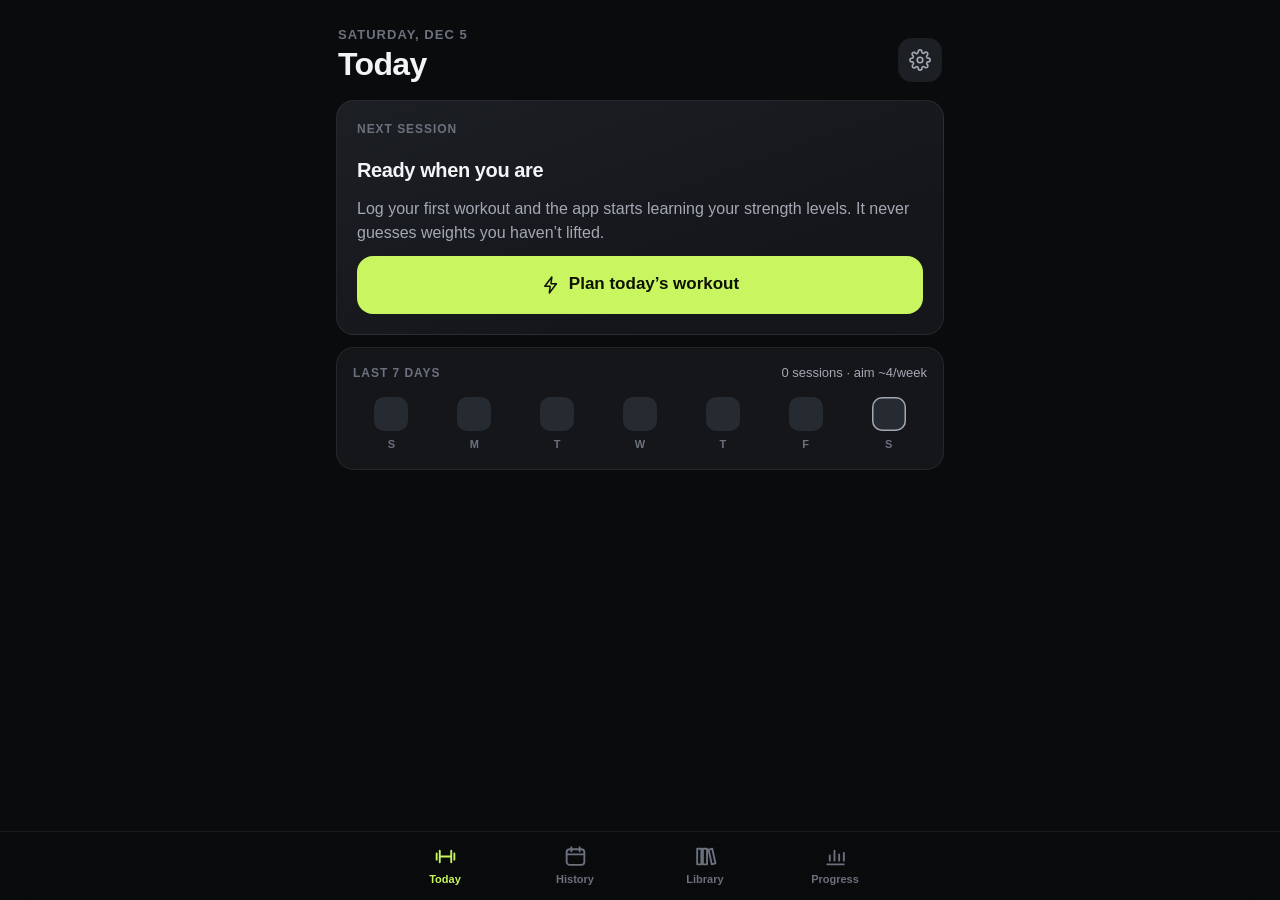
==== index.html @ af2b3d50 "Phase 1: foundation — storage, backup, sync, navigation, PWA Co-Authored-By: Claude Opus 5.5 <norepl" ====
<!doctype html>
<html lang="en" data-theme="dark">
<head>
  <meta charset="utf-8">
  <meta name="viewport" content="width=device-width, initial-scale=1, viewport-fit=cover">
  <title>Forge</title>
  <meta name="description" content="Private training log and workout planner.">
  <meta name="theme-color" content="#0a0b0d">
  <meta name="apple-mobile-web-app-capable" content="yes">
  <meta name="mobile-web-app-capable" content="yes">
  <meta name="apple-mobile-web-app-title" content="Forge">
  <meta name="apple-mobile-web-app-status-bar-style" content="black-translucent">
  <meta name="format-detection" content="telephone=no">
  <link rel="manifest" href="manifest.webmanifest">
  <link rel="icon" href="icons/icon-192.png" type="image/png">
  <link rel="apple-touch-icon" href="icons/apple-touch-icon.png">
  <link rel="stylesheet" href="css/styles.css">
</head>
<body>
  <main id="app"></main>
  <div class="tabbar" id="tabbar"></div>
  <div id="sheets"></div>
  <div id="toast-root" aria-live="polite"></div>
  <noscript><p style="padding:24px">Forge needs JavaScript to run.</p></noscript>
  <script type="module" src="js/app.js"></script>
</body>
</html>
---- css/styles.css ----
/* Forge — design tokens, then components. Dark by default; light via data-theme. */
:root {
  --bg: #0a0b0d;
  --surface: #14161a;
  --surface-2: #1c1f24;
  --surface-3: #262a31;
  --line: rgba(255, 255, 255, 0.07);
  --line-strong: rgba(255, 255, 255, 0.14);
  --text: #f3f4f6;
  --text-2: #a3a8b3;
  --text-3: #6b717d;
  --accent: #c8f560;        /* volt: primary actions, trained days */
  --accent-ink: #0d1203;
  --accent-soft: rgba(200, 245, 96, 0.13);
  --warn: #f5b84a;
  --warn-soft: rgba(245, 184, 74, 0.13);
  --danger: #ff6b6b;
  --danger-soft: rgba(255, 107, 107, 0.13);
  --info: #7cc4ff;
  --radius: 18px;
  --radius-sm: 12px;
  --tabbar-h: 64px;
  --safe-b: env(safe-area-inset-bottom, 0px);
  --safe-t: env(safe-area-inset-top, 0px);
  --font: -apple-system, BlinkMacSystemFont, "SF Pro Text", "Inter", "Segoe UI", Roboto, sans-serif;
  --font-display: -apple-system, BlinkMacSystemFont, "SF Pro Display", "Inter", "Segoe UI", Roboto, sans-serif;
  color-scheme: dark;
}
:root[data-theme="light"] {
  --bg: #f4f5f7;
  --surface: #ffffff;
  --surface-2: #eef0f3;
  --surface-3: #e2e5ea;
  --line: rgba(10, 12, 16, 0.07);
  --line-strong: rgba(10, 12, 16, 0.14);
  --text: #0e1014;
  --text-2: #565c67;
  --text-3: #8a909b;
  --accent: #3f7d00;
  --accent-ink: #ffffff;
  --accent-soft: rgba(63, 125, 0, 0.11);
  --warn: #b26b00;
  --warn-soft: rgba(178, 107, 0, 0.1);
  --danger: #d23b3b;
  --danger-soft: rgba(210, 59, 59, 0.1);
  --info: #1f6fbf;
  color-scheme: light;
}

* { box-sizing: border-box; -webkit-tap-highlight-color: transparent; }
html { -webkit-text-size-adjust: 100%; }
body {
  margin: 0;
  background: var(--bg);
  color: var(--text);
  font: 16px/1.45 var(--font);
  font-feature-settings: "tnum" 1;
  -webkit-font-smoothing: antialiased;
  overscroll-behavior-y: none;
  min-height: 100dvh;
}
button, input, select, textarea { font: inherit; color: inherit; }
button { cursor: pointer; }
a { color: var(--accent); }
h1, h2, h3 { font-family: var(--font-display); margin: 0; letter-spacing: -0.02em; }
:focus-visible { outline: 2px solid var(--accent); outline-offset: 2px; }

/* ---------- Layout ---------- */
#app {
  max-width: 640px;
  margin: 0 auto;
  padding: calc(var(--safe-t) + 12px) 16px calc(var(--tabbar-h) + var(--safe-b) + 28px);
}
.screen-head {
  display: flex; align-items: flex-end; justify-content: space-between; gap: 12px;
  padding: 14px 2px 18px;
}
.screen-head .eyebrow { font-size: 13px; font-weight: 600; color: var(--text-3); text-transform: uppercase; letter-spacing: 0.08em; }
.screen-head h1 { font-size: 32px; font-weight: 750; line-height: 1.1; margin-top: 2px; }
.stack { display: grid; gap: 12px; }
.row { display: flex; align-items: center; gap: 10px; }
.spread { display: flex; align-items: center; justify-content: space-between; gap: 12px; }
.muted { color: var(--text-2); }
.faint { color: var(--text-3); }
.small { font-size: 13px; }
.section-label {
  font-size: 13px; font-weight: 650; color: var(--text-3); text-transform: uppercase; letter-spacing: 0.08em;
  margin: 22px 4px 8px;
}

/* ---------- Cards ---------- */
.card {
  background: var(--surface);
  border: 1px solid var(--line);
  border-radius: var(--radius);
  padding: 16px;
}
.card.hero { padding: 20px; background: linear-gradient(160deg, var(--surface-2), var(--surface) 70%); }
.card h2 { font-size: 20px; font-weight: 700; }
.card h3 { font-size: 16px; font-weight: 650; }
.card .kicker { font-size: 12px; font-weight: 650; color: var(--text-3); text-transform: uppercase; letter-spacing: 0.08em; margin-bottom: 6px; }
.stat-grid { display: grid; grid-template-columns: repeat(3, 1fr); gap: 10px; }
.stat { background: var(--surface); border: 1px solid var(--line); border-radius: var(--radius-sm); padding: 12px; }
.stat .v { font-family: var(--font-display); font-size: 24px; font-weight: 720; letter-spacing: -0.02em; }
.stat .l { font-size: 12px; color: var(--text-3); margin-top: 2px; }
.empty { text-align: center; padding: 28px 16px; color: var(--text-2); }
.empty .icon { width: 44px; height: 44px; margin: 0 auto 12px; color: var(--text-3); }
.empty h3 { color: var(--text); margin-bottom: 4px; }
.pill {
  display: inline-flex; align-items: center; gap: 6px; padding: 4px 10px; border-radius: 999px;
  font-size: 12px; font-weight: 650; background: var(--surface-3); color: var(--text-2); white-space: nowrap; flex: none;
}
.pill svg { width: 14px; height: 14px; flex: none; }
.pill.accent { background: var(--accent-soft); color: var(--accent); }
.pill.warn { background: var(--warn-soft); color: var(--warn); }

/* ---------- Buttons ---------- */
.btn {
  display: inline-flex; align-items: center; justify-content: center; gap: 8px;
  min-height: 50px; padding: 0 20px; border-radius: 14px; border: 0;
  background: var(--surface-3); color: var(--text); font-weight: 650; font-size: 16px;
  transition: transform 0.08s ease, opacity 0.15s ease;
}
.btn:active { transform: scale(0.98); }
.btn:disabled { opacity: 0.45; }
.btn.primary { background: var(--accent); color: var(--accent-ink); }
.btn.danger { background: var(--danger-soft); color: var(--danger); }
.btn.ghost { background: transparent; color: var(--text-2); }
.btn.block { width: 100%; }
.btn.lg { min-height: 58px; font-size: 17px; border-radius: 16px; }
.btn svg { width: 20px; height: 20px; }
.icon-btn {
  width: 44px; height: 44px; display: grid; place-items: center; border-radius: 14px; border: 0;
  background: var(--surface-2); color: var(--text-2);
}
.icon-btn svg { width: 22px; height: 22px; }

/* ---------- Lists & forms ---------- */
.list { background: var(--surface); border: 1px solid var(--line); border-radius: var(--radius); overflow: hidden; }
.list > .item {
  display: flex; align-items: center; gap: 12px; min-height: 56px; padding: 12px 16px;
  border-bottom: 1px solid var(--line); width: 100%; background: none; border-left: 0; border-right: 0; border-top: 0; text-align: left;
}
.list > .item:last-child { border-bottom: 0; }
.list > .item .grow { flex: 1; min-width: 0; }
.list > .item .sub { font-size: 13px; color: var(--text-3); }
.list > .item .chev { color: var(--text-3); width: 18px; height: 18px; flex: none; }
.seg { display: flex; background: var(--surface-2); border-radius: 12px; padding: 3px; gap: 2px; }
.seg button {
  flex: 1; min-height: 38px; border: 0; border-radius: 10px; background: transparent; color: var(--text-2); font-weight: 600; font-size: 14px;
}
.seg button[aria-pressed="true"] { background: var(--surface); color: var(--text); box-shadow: 0 1px 3px rgba(0, 0, 0, 0.25); }
.stepper { display: flex; align-items: center; gap: 4px; }
.stepper button { width: 40px; height: 40px; border-radius: 12px; border: 0; background: var(--surface-2); font-size: 20px; font-weight: 600; }
.stepper output { min-width: 48px; text-align: center; font-weight: 700; font-size: 17px; }
input[type="email"], input[type="password"], input[type="text"], input[type="url"], input[type="number"] {
  width: 100%; min-height: 50px; padding: 0 14px; border-radius: 12px; border: 1px solid var(--line-strong);
  background: var(--surface-2); font-size: 16px;
}
.switch { position: relative; width: 51px; height: 31px; flex: none; }
.switch input { opacity: 0; width: 100%; height: 100%; margin: 0; position: absolute; inset: 0; cursor: pointer; }
.switch span { position: absolute; inset: 0; border-radius: 999px; background: var(--surface-3); transition: background 0.2s; pointer-events: none; }
.switch span::after {
  content: ""; position: absolute; top: 3px; left: 3px; width: 25px; height: 25px; border-radius: 50%; background: #fff;
  transition: transform 0.2s; box-shadow: 0 1px 3px rgba(0, 0, 0, 0.3);
}
.switch input:checked + span { background: var(--accent); }
.switch input:checked + span::after { transform: translateX(20px); }

/* ---------- Calendar ---------- */
.cal-head { display: flex; align-items: center; justify-content: space-between; margin-bottom: 10px; }
.cal-head h2 { font-size: 18px; }
.cal { display: grid; grid-template-columns: repeat(7, 1fr); gap: 4px; text-align: center; }
.cal .dow { font-size: 11px; font-weight: 650; color: var(--text-3); padding: 4px 0; }
.cal .day {
  aspect-ratio: 1; display: grid; place-items: center; border-radius: 12px; border: 0; background: transparent;
  font-size: 15px; font-weight: 550; color: var(--text-2); position: relative;
}
.cal .day.out { visibility: hidden; }
.cal .day.today { color: var(--text); box-shadow: inset 0 0 0 1.5px var(--line-strong); }
.cal .day.trained { background: var(--accent); color: var(--accent-ink); font-weight: 750; }
.cal .day.partial { background: var(--accent-soft); color: var(--accent); }
.cal .day.selected { box-shadow: inset 0 0 0 2px var(--text); }
.cal .day.future { color: var(--text-3); }

/* ---------- Week strip (Today) ---------- */
.week { display: grid; grid-template-columns: repeat(7, 1fr); gap: 6px; margin-top: 14px; }
.week .d { display: grid; gap: 6px; justify-items: center; font-size: 11px; color: var(--text-3); font-weight: 600; }
.week .dot { width: 100%; max-width: 34px; height: 34px; border-radius: 10px; background: var(--surface-3); }
.week .dot.on { background: var(--accent); }
.week .dot.today { box-shadow: inset 0 0 0 1.5px var(--text-2); }

/* ---------- Tab bar ---------- */
.tabbar {
  position: fixed; left: 0; right: 0; bottom: 0; z-index: 20;
  padding: 6px 8px calc(var(--safe-b) + 6px);
  background: color-mix(in srgb, var(--bg) 82%, transparent);
  -webkit-backdrop-filter: saturate(160%) blur(20px); backdrop-filter: saturate(160%) blur(20px);
  border-top: 1px solid var(--line);
  display: flex; justify-content: center;
}
.tabbar nav { display: grid; grid-template-columns: repeat(4, 1fr); width: 100%; max-width: 520px; }
.tabbar a {
  display: grid; justify-items: center; gap: 3px; padding: 6px 0; min-height: 52px;
  color: var(--text-3); text-decoration: none; font-size: 11px; font-weight: 600;
}
.tabbar a svg { width: 25px; height: 25px; }
.tabbar a[aria-current="page"] { color: var(--accent); }

/* ---------- Sheets, dialogs, toast ---------- */
.sheet-backdrop {
  position: fixed; inset: 0; z-index: 40; background: rgba(0, 0, 0, 0.55);
  display: flex; align-items: flex-end; justify-content: center; animation: fade 0.18s ease;
}
.sheet {
  width: 100%; max-width: 640px; max-height: 92dvh; overflow: auto; background: var(--surface);
  border-radius: 24px 24px 0 0; padding: 10px 18px calc(var(--safe-b) + 20px); animation: rise 0.22s ease;
  border-top: 1px solid var(--line);
}
.sheet .grabber { width: 38px; height: 5px; border-radius: 3px; background: var(--surface-3); margin: 0 auto 14px; }
.sheet h2 { font-size: 22px; margin-bottom: 6px; }
@media (min-width: 700px) {
  .sheet-backdrop { align-items: center; }
  .sheet { border-radius: 24px; padding-bottom: 22px; }
}
#toast-root { position: fixed; left: 0; right: 0; bottom: calc(var(--tabbar-h) + var(--safe-b) + 14px); z-index: 60; display: grid; justify-items: center; pointer-events: none; }
.toast {
  background: var(--text); color: var(--bg); padding: 11px 18px; border-radius: 14px; font-weight: 600; font-size: 14px;
  box-shadow: 0 8px 30px rgba(0, 0, 0, 0.35); animation: rise 0.2s ease; max-width: calc(100vw - 32px);
}
.toast.error { background: var(--danger); color: #fff; }
.banner { border-radius: var(--radius-sm); padding: 12px 14px; font-size: 14px; background: var(--warn-soft); color: var(--warn); }
.banner.danger { background: var(--danger-soft); color: var(--danger); }
.banner.ok { background: var(--accent-soft); color: var(--accent); }

@keyframes fade { from { opacity: 0; } }
@keyframes rise { from { transform: translateY(24px); opacity: 0; } }
@media (prefers-reduced-motion: reduce) { * { animation: none !important; transition: none !important; } }
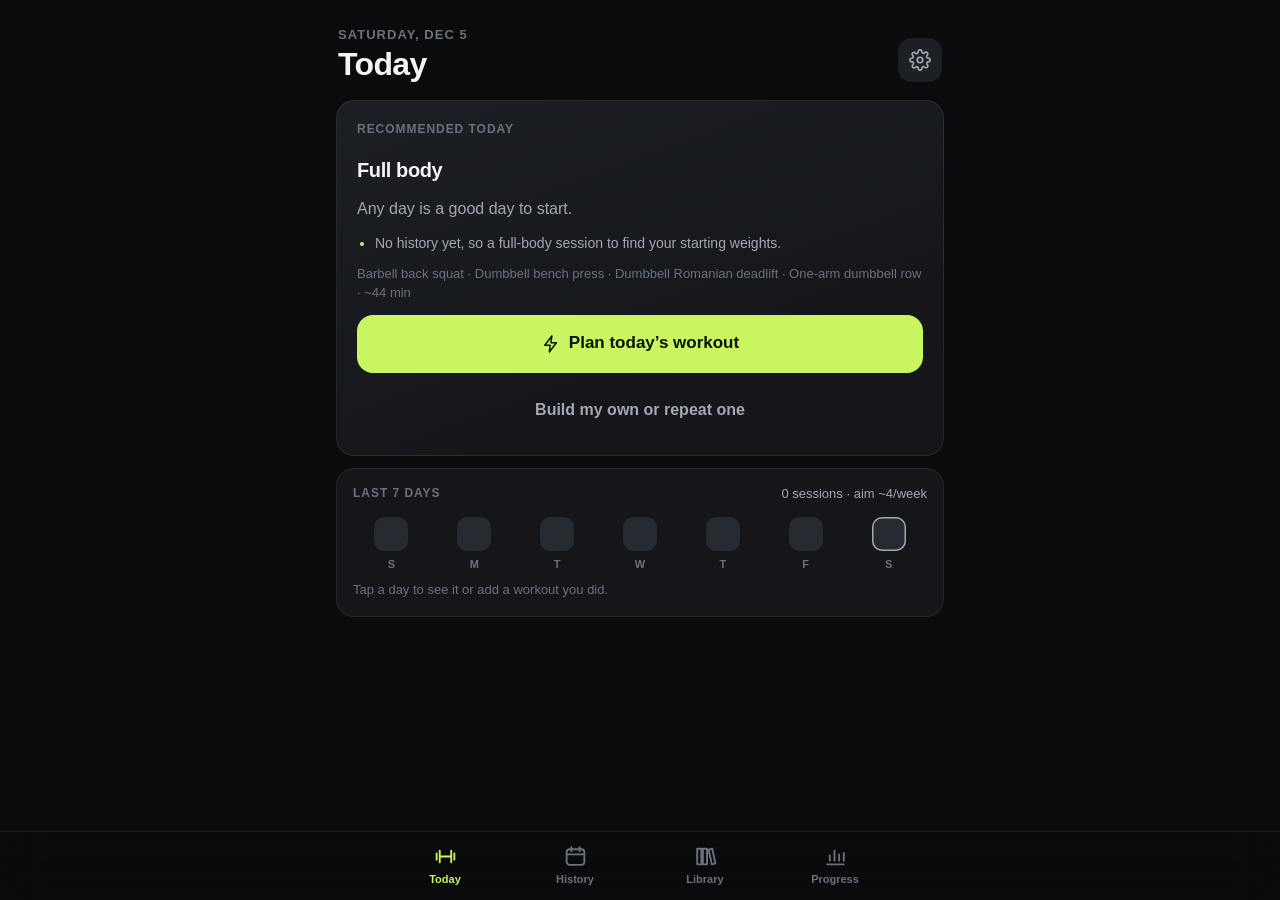
==== commit 90fd8e21: "Log past workouts, edit finished ones, no zoom Tap a day on Today's 7-day strip or the History calen" ====
--- a/index.html
+++ b/index.html
@@ -2,7 +2,7 @@
 <html lang="en" data-theme="dark">
 <head>
   <meta charset="utf-8">
-  <meta name="viewport" content="width=device-width, initial-scale=1, viewport-fit=cover">
+  <meta name="viewport" content="width=device-width, initial-scale=1, maximum-scale=1, user-scalable=no, viewport-fit=cover">
   <title>Forge</title>
   <meta name="description" content="Private training log and workout planner.">
   <meta name="theme-color" content="#0a0b0d">
--- a/css/styles.css
+++ b/css/styles.css
@@ -48,7 +48,7 @@
 }
 
 * { box-sizing: border-box; -webkit-tap-highlight-color: transparent; }
-html { -webkit-text-size-adjust: 100%; }
+html { -webkit-text-size-adjust: 100%; touch-action: manipulation; } /* manipulation: no double-tap zoom */
 body {
   margin: 0;
   background: var(--bg);
@@ -236,3 +236,147 @@
 @keyframes fade { from { opacity: 0; } }
 @keyframes rise { from { transform: translateY(24px); opacity: 0; } }
 @media (prefers-reduced-motion: reduce) { * { animation: none !important; transition: none !important; } }
+
+/* ---------- Library ---------- */
+input[type="search"], textarea {
+  width: 100%; min-height: 48px; padding: 12px 14px; border-radius: 12px; border: 1px solid var(--line-strong);
+  background: var(--surface-2); font-size: 16px; -webkit-appearance: none; appearance: none;
+}
+textarea { resize: vertical; line-height: 1.4; }
+.chips { display: flex; gap: 8px; overflow-x: auto; scrollbar-width: none; margin: 0 -16px; padding: 0 16px; }
+.chips::-webkit-scrollbar { display: none; }
+.chip {
+  flex: none; min-height: 36px; padding: 0 14px; border-radius: 999px; border: 1px solid var(--line-strong);
+  background: transparent; color: var(--text-2); font-size: 14px; font-weight: 600; white-space: nowrap;
+}
+.chip[aria-pressed="true"] { background: var(--text); color: var(--bg); border-color: var(--text); }
+.rx { font-family: var(--font-display); font-size: 22px; font-weight: 720; letter-spacing: -0.01em; margin-bottom: 2px; }
+ol.cues { margin: 4px 0 10px; padding-left: 22px; display: grid; gap: 6px; }
+ol.cues li::marker { color: var(--accent); font-weight: 700; }
+a.btn { text-decoration: none; }
+
+/* ---------- Muscle map ---------- */
+.mm-card { display: grid; grid-template-columns: minmax(0, 1fr); gap: 10px; }
+.muscle-map { width: 100%; max-width: 300px; height: auto; margin: 0 auto; display: block; }
+.mm-base { fill: var(--surface-3); }
+.mm-secondary { fill: var(--accent); fill-opacity: 0.32; }
+.mm-primary { fill: var(--accent); }
+.mm-label { fill: var(--text-3); font-size: 8px; font-weight: 600; letter-spacing: 0.06em; text-transform: uppercase; }
+.mm-legend { font-size: 14px; color: var(--text-2); display: grid; gap: 4px; }
+.mm-legend b { color: var(--text); font-weight: 650; }
+.mm-dot { display: inline-block; width: 10px; height: 10px; border-radius: 3px; margin-right: 7px; vertical-align: 0; }
+.mm-dot.primary { background: var(--accent); }
+.mm-dot.secondary { background: var(--accent); opacity: 0.32; }
+
+/* ---------- Workout logging ---------- */
+body.in-workout .tabbar { display: none; }
+body.in-workout #app { padding-bottom: calc(var(--safe-b) + 110px); }
+.workout-head { position: sticky; top: 0; z-index: 10; background: var(--bg); margin: 0 -16px; padding: calc(var(--safe-t) + 10px) 16px 12px; border-bottom: 1px solid var(--line); }
+.workout-head h1 { font-size: 24px; }
+.workout-head .btn { min-height: 44px; }
+.card-btn { width: 100%; text-align: left; color: inherit; font: inherit; }
+.entry.skipped { opacity: 0.55; }
+.entry.all-done { border-color: color-mix(in srgb, var(--accent) 45%, transparent); }
+.entry-head { display: flex; align-items: flex-start; gap: 12px; }
+.entry-thumb { width: 64px; flex: none; padding: 4px; border: 0; border-radius: 12px; background: var(--surface-2); }
+.entry-thumb .muscle-map { width: 100%; }
+.entry-thumb .mm-label { display: none; }
+.entry-name, button.link { background: none; border: 0; padding: 0; text-align: left; color: var(--text); font-family: var(--font-display); font-size: 18px; font-weight: 700; letter-spacing: -0.01em; }
+button.link { color: var(--accent); font-size: inherit; font-weight: 600; }
+.prev { margin: 10px 0 2px; font-size: 13px; color: var(--text-2); background: var(--surface-2); border-radius: 10px; padding: 8px 10px; }
+.prev.new { background: var(--accent-soft); color: var(--text); }
+.prev.new b { color: var(--accent); }
+details.cues summary { font-size: 14px; color: var(--accent); font-weight: 600; cursor: pointer; padding: 4px 0; list-style: none; }
+details.cues summary::-webkit-details-marker { display: none; }
+.sets { margin-top: 6px; }
+.set-row {
+  display: grid; grid-template-columns: 30px minmax(0, 1fr) 72px 64px 48px; gap: 8px; align-items: center;
+  padding: 5px 0;
+}
+.set-headrow { font-size: 11px; font-weight: 650; color: var(--text-3); text-transform: uppercase; letter-spacing: 0.06em; padding-bottom: 0; }
+.set-headrow span:nth-child(3), .set-headrow span:nth-child(4) { text-align: center; }
+.set-label { width: 28px; height: 28px; border-radius: 8px; display: grid; place-items: center; background: var(--surface-2); font-weight: 700; font-size: 14px; }
+.set-row.warm .set-label { color: var(--warn); background: var(--warn-soft); }
+.set-prev { font-size: 13px; color: var(--text-3); white-space: nowrap; overflow: hidden; text-overflow: ellipsis; }
+input.num {
+  width: 100%; min-height: 44px; padding: 0 6px; text-align: center; border-radius: 10px; border: 1px solid var(--line-strong);
+  background: var(--surface-2); font-size: 17px; font-weight: 650;
+}
+input.num::placeholder { color: var(--text-3); font-weight: 500; }
+.set-check {
+  width: 48px; height: 44px; border-radius: 12px; border: 1.5px solid var(--line-strong); background: transparent;
+  color: var(--text-3); font-size: 20px; font-weight: 800;
+}
+.set-check[aria-pressed="true"] { background: var(--accent); border-color: var(--accent); color: var(--accent-ink); }
+.set-row.done input.num { background: var(--accent-soft); border-color: transparent; color: var(--text); }
+.small-btn { min-height: 38px; font-size: 14px; padding: 0 14px; border-radius: 11px; }
+.add-plus { width: 28px; height: 28px; flex: none; border-radius: 9px; display: grid; place-items: center; background: var(--accent-soft); color: var(--accent); font-weight: 800; }
+details.checkin > summary { display: flex; justify-content: space-between; align-items: center; font-weight: 650; cursor: pointer; list-style: none; }
+details.checkin > summary::-webkit-details-marker { display: none; }
+.set-chips { display: flex; flex-wrap: wrap; gap: 6px; margin-top: 8px; }
+
+/* ---------- Rest timer ---------- */
+.rest-bar {
+  position: fixed; left: 50%; transform: translateX(-50%); bottom: calc(var(--safe-b) + 12px); z-index: 30;
+  width: calc(100% - 24px); max-width: 616px; overflow: hidden;
+  display: flex; align-items: center; gap: 10px; padding: 10px 10px 10px 16px; border-radius: 18px;
+  background: var(--surface-2); border: 1px solid var(--line-strong); box-shadow: 0 10px 30px rgba(0, 0, 0, 0.4);
+}
+body:not(.in-workout) .rest-bar { bottom: calc(var(--tabbar-h) + var(--safe-b) + 12px); }
+.rest-progress { position: absolute; left: 0; bottom: 0; height: 3px; background: var(--accent); transition: width 0.25s linear; }
+.rest-time { font-family: var(--font-display); font-size: 24px; font-weight: 750; font-variant-numeric: tabular-nums; min-width: 64px; }
+.rest-bar .btn { min-height: 40px; padding: 0 12px; font-size: 14px; border-radius: 11px; }
+.rest-bar.done { background: var(--accent); color: var(--accent-ink); border-color: var(--accent); }
+.rest-bar.done .muted { color: var(--accent-ink); opacity: 0.8; }
+.rest-bar.done .btn { background: var(--accent-ink); color: var(--accent); }
+@media (max-width: 360px) { .set-row { grid-template-columns: 26px minmax(0, 1fr) 64px 56px 44px; gap: 6px; } }
+.rest-bar .grow { min-width: 0; white-space: nowrap; overflow: hidden; text-overflow: ellipsis; }
+.workout-head { margin-bottom: 12px; }
+
+/* ───────── Planner ───────── */
+.field { display: grid; gap: 6px; }
+.field > .label { font-size: 13px; color: var(--text-2); font-weight: 600; }
+.chips.wrap { flex-wrap: wrap; margin: 0; padding: 0; overflow: visible; }
+.banner.soft { background: var(--surface-2); color: var(--text-2); }
+ul.reasons { margin: 0; padding-left: 18px; display: grid; gap: 4px; font-size: 14px; color: var(--text-2); }
+ul.reasons li::marker { color: var(--accent); }
+.plan-row .pill { flex: none; white-space: nowrap; }
+.progress-line { margin: 6px 0 2px; font-size: 13px; color: var(--text-2); padding: 0 2px; }
+.progress-line b { color: var(--text-2); }
+.progress-line.p-increase b { color: var(--accent); }
+.progress-line.p-decrease b { color: var(--warn); }
+button.link-row { background: none; border: 0; padding: 0; text-align: left; color: var(--text); font: inherit; }
+
+/* ───────── Charts ───────── */
+.chart { position: relative; touch-action: pan-y; }
+.chart svg { display: block; overflow: visible; }
+.chart-grid { stroke: var(--line-strong); stroke-width: 1; }
+.chart-ref { stroke: var(--text-3); stroke-width: 1; }
+.chart-axis { fill: var(--text-3); font-size: 10px; }
+.chart-label { fill: var(--text-2); font-size: 11.5px; }
+.chart-value { fill: var(--text); font-size: 11px; font-weight: 650; }
+.chart-value.small { fill: var(--text-2); font-weight: 600; }
+.chart-mark { fill: var(--accent); }
+.chart-mark.faded { fill: var(--accent); opacity: 0.45; }
+.chart-band { fill: var(--accent-soft); }
+.chart-line { fill: none; stroke: var(--accent); stroke-width: 2; stroke-linejoin: round; stroke-linecap: round; }
+.chart-dot { fill: var(--accent); stroke: var(--surface); stroke-width: 2; }
+.chart-hit { cursor: pointer; }
+.chart-tip { display: none; position: absolute; transform: translate(-50%, -100%); pointer-events: none; white-space: nowrap;
+  background: var(--surface-3); color: var(--text); font-size: 12.5px; font-weight: 600; padding: 5px 9px; border-radius: 8px; border: 1px solid var(--line-strong); z-index: 2; }
+.chart-table { margin-top: 6px; font-size: 13px; }
+.chart-table summary { color: var(--text-3); font-size: 12px; cursor: pointer; }
+.chart-table table { width: 100%; border-collapse: collapse; margin-top: 6px; }
+.chart-table td, .chart-table th { text-align: left; padding: 4px 0; border-bottom: 1px solid var(--line); color: var(--text-2); font-weight: 500; }
+.chart-table td:last-child, .chart-table th:last-child { text-align: right; }
+.stat .d { font-size: 11.5px; color: var(--text-3); margin-top: 2px; }
+.pr-badge { display: inline-block; font-size: 10.5px; font-weight: 750; letter-spacing: 0.04em; color: var(--accent-ink); background: var(--accent); border-radius: 6px; padding: 1px 5px; margin-left: 6px; vertical-align: 1px; }
+.basis { font-size: 11px; font-weight: 700; letter-spacing: 0.03em; text-transform: uppercase; }
+.basis.guideline { color: var(--accent); }
+.basis.estimate { color: var(--warn); }
+.basis.preference { color: var(--info); }
+
+/* ───────── Logging a past workout ───────── */
+.set-row.log-row { grid-template-columns: 30px 1fr 1fr 40px; }
+.icon-btn.small-x { width: 36px; height: 36px; font-size: 14px; color: var(--text-3); }
+.week .d button.dot { border: 0; padding: 0; cursor: pointer; }
